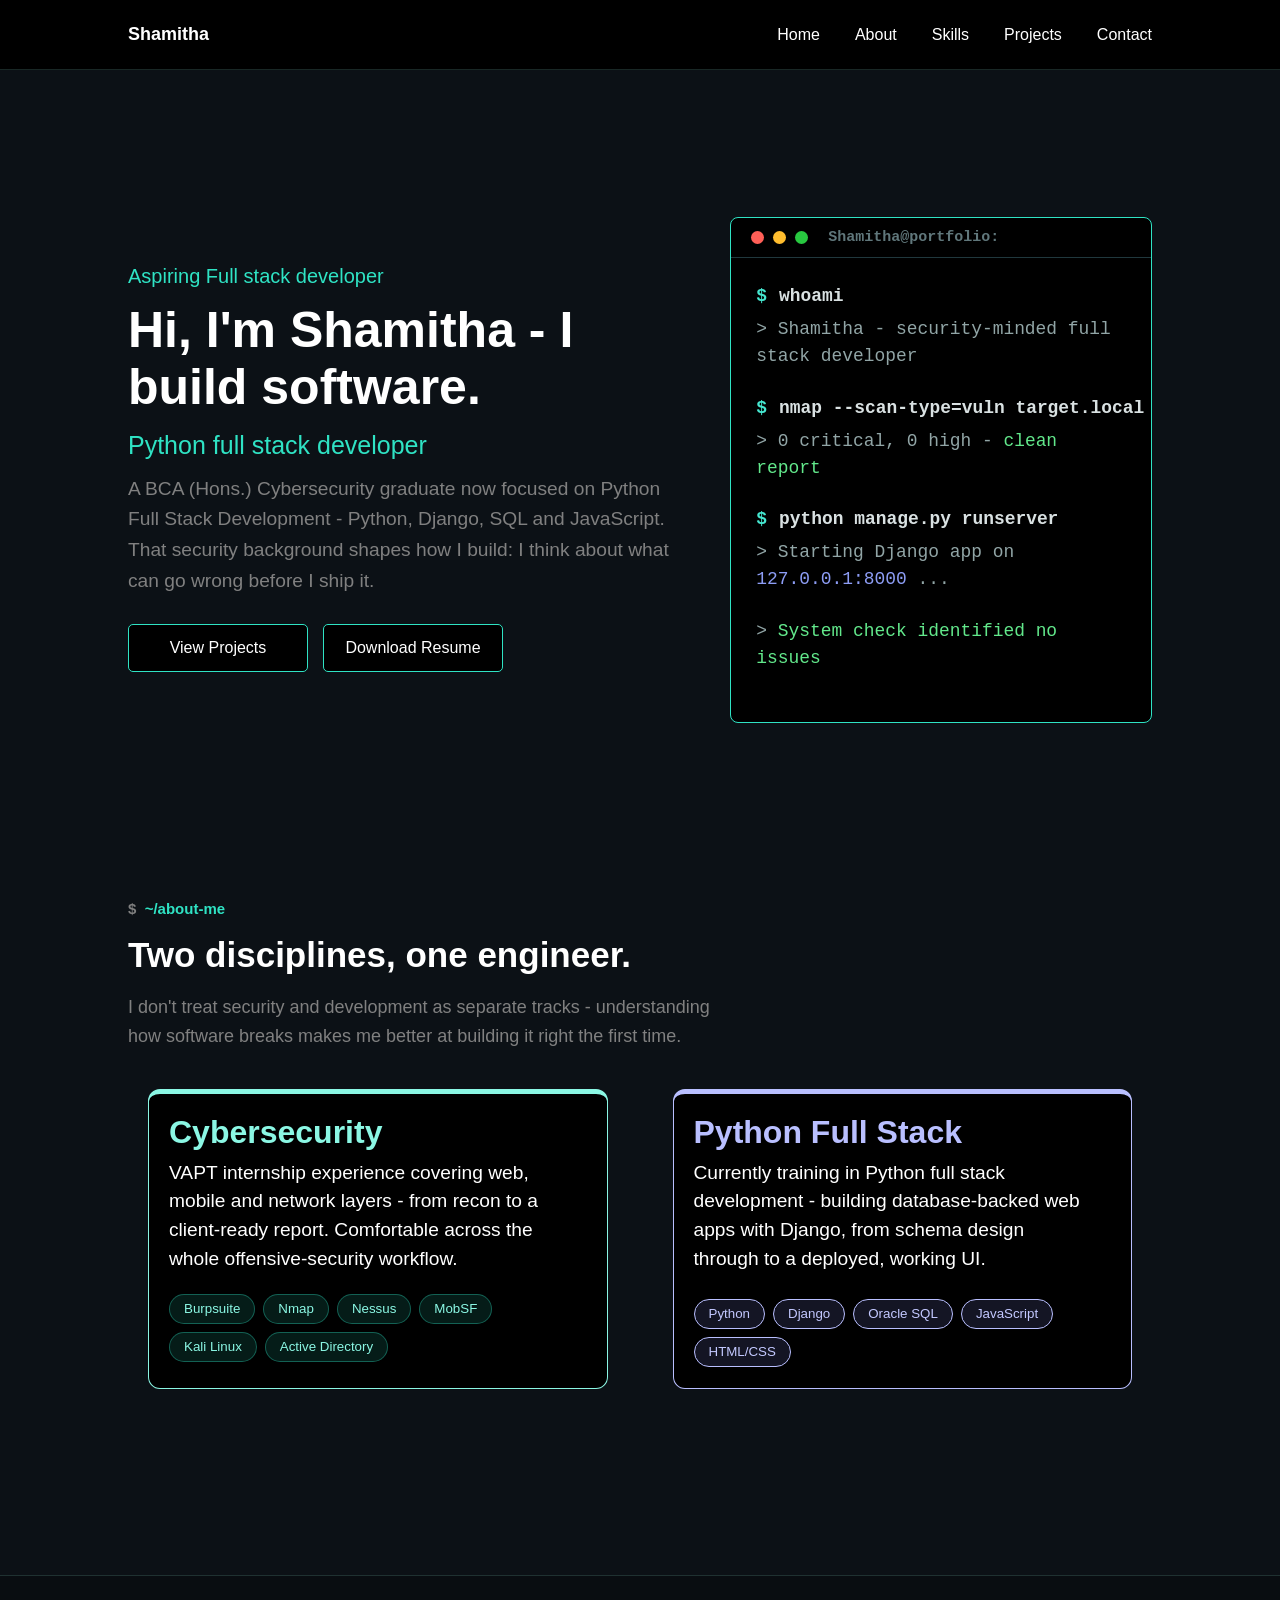
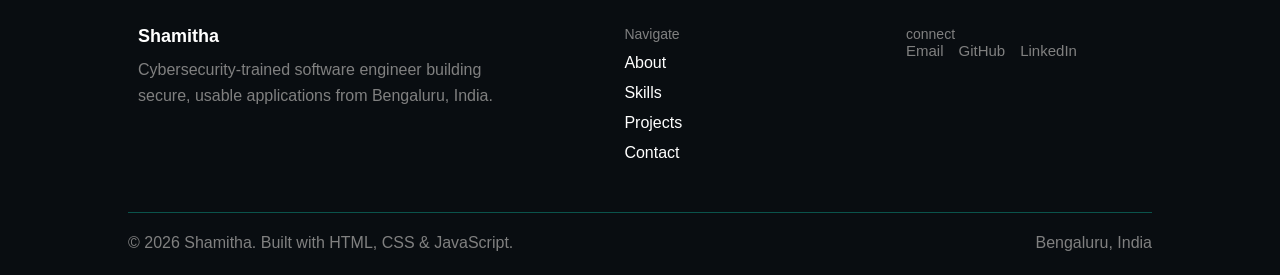
==== index.html @ df071868 "Initial portfolio website" ====
<!DOCTYPE html>
<html lang="en">
<head>
    <meta charset="UTF-8">
    <meta name="viewport" content="width=device-width, initial-scale=1.0">
    <title>Shamitha's Portfolio</title>
    <link rel="stylesheet" href="./style.css">
</head>
<body>
    <header>
        <div class="nav">
            <div class="nav_inner">
                <a href="./index.html" class="logo">
                    Shamitha
                </a>
                <div class="menu" id="menu">
                    <a href="index.html">Home</a>
                    <a href="./about.html">About</a>
                    <a href="./skills.html">Skills</a>
                    <a href="./projects.html">Projects</a>
                    <a href="./contact.html">Contact</a>
                </div>

                <button class="hamburger" id="hamburger" aria-label="Open navigation menu" aria-expanded="false">
                    <span></span>
                    <span></span>
                    <span></span>
                </button>
            </div>
        </div>
    </header>
    <div class="main">
        <div class="main_con1">
            <div class="c1">
                <div class="tagline">Aspiring Full stack developer</div>
                <h1>Hi, I'm Shamitha - I build software.</h1>
                <h4>Python full stack developer</h4>
                <div class="intro">
                    A BCA (Hons.) Cybersecurity graduate now focused on Python Full Stack Development - Python, Django, SQL and JavaScript. That security background shapes how I build: I think about what can go wrong before I ship it.
                </div>
                <div class="btn">
                    <a href="./projects.html">View Projects</a>
                    <a href="./assets/resume.pdf" target="_blank">Download Resume</a>
                </div>
            </div>
            <div class="c2">
                <div class="terminal-header">
                    <div class="dots">
                        <span class="dot red"></span>
                        <span class="dot yellow"></span>
                        <span class="dot green"></span>
                    </div>

                    <span class="terminal-title">Shamitha@portfolio:</span>
                </div>

                <div class="terminal-content">
                    <div class="command">
                        <span class="prompt">$</span>
                        <span>whoami</span>
                    </div>
                    <p class="output">
                        &gt; Shamitha - security-minded full stack developer
                    </p>

                    <div class="command">
                        <span class="prompt">$</span>
                        <span>nmap --scan-type=vuln target.local</span>
                    </div>

                    <p class="output">
                        &gt; 0 critical, 0 high -
                        <span class="green-text">clean report</span>
                    </p>

                    <div class="command">
                        <span class="prompt">$</span>
                        <span>python manage.py runserver</span>
                    </div>

                    <p class="output">
                        &gt; Starting Django app on
                        <span class="blue-text">127.0.0.1:8000</span> ...
                    </p>

                    <p class="output">
                        &gt; <span class="green-text">System check identified no issues</span>
                    </p>

                </div>

            </div>
        </div>
        <div class="main_con2">
            <h5><span style="color: gray;">$</span>&nbsp;&nbsp;~/about-me</h5>
            <h1>Two disciplines, one engineer.</h1>
            <h3>I don't treat security and development 
                as separate tracks - understanding how software breaks makes me better at building it right the first time.</h3>
            <div class="c1">
                <div class="cyber">
                    <h1>Cybersecurity</h1>
                    <h3>VAPT internship experience covering web, mobile and network layers - from recon to a client-ready report. Comfortable across the whole offensive-security workflow.</h3>
                    <div class="skills">
                        <button>Burpsuite</button>
                        <button>Nmap</button>
                        <button>Nessus</button>
                        <button>MobSF</button>
                        <button>Kali Linux</button>
                        <button>Active Directory</button>
                    </div>
                </div>
                <div class="python">
                    <h1>Python Full Stack</h1>
                    <h3>Currently training in Python full stack development - building database-backed web apps with Django, from schema design through to a deployed, working UI.</h3>
                    <div class="skills" id="ps">
                        <button>Python</button>
                        <button>Django</button>
                        <button>Oracle SQL</button>
                        <button>JavaScript</button>
                        <button>HTML/CSS</button>
                    </div>
                </div>
            </div>
        </div>
    </div>
    <footer>
        <div class="footer_box">
            <div class="c1">
                <a href="index.html">Shamitha</a>
                <p style="padding-top: 10px;">
                    Cybersecurity-trained software engineer building secure, usable applications from Bengaluru, India.
                </p>
            </div>
            <div class="c2">
                <p>Navigate</p>
                <a href="about.html">About</a>
                <a href="skills.html">Skills</a>
                <a href="projects.html">Projects</a>
                <a href="contact.html">Contact</a>
            </div>
            <div class="c3">
                <p>connect</p>
                <div class="links">
                    <a href="mailto:shamithamudur@gmail.com">Email</a>
                    <a href="https://github.com/Shamitha-2330">GitHub</a>
                    <a href="https://linkedin.com/in/shamitha30/">LinkedIn</a>
                </div>
            </div>
        </div>
        <div class="footer_bar">
            <div class="b1">© 2026 Shamitha. Built with HTML, CSS & JavaScript.</div>
            <div class="b2">Bengaluru, India</div>
        </div>
    </footer>

<script>
    const hamburger = document.getElementById("hamburger");
    const menu = document.getElementById("menu");

    hamburger.addEventListener("click", function () {
        const isOpen = menu.classList.toggle("active");

        hamburger.classList.toggle("active");

        hamburger.setAttribute("aria-expanded", isOpen);
    });
    menu.querySelectorAll("a").forEach(link => {
        link.addEventListener("click", function () {
            menu.classList.remove("active");
            hamburger.classList.remove("active");
            hamburger.setAttribute("aria-expanded", "false");
        });
    });
</script>
</body>
</html>
---- style.css ----
* {
    margin: 0;
    padding: 0;
    box-sizing: border-box;
}

html {
    scroll-behavior: smooth;
}

body {
    font-family: 'Inter', 'Segoe UI', sans-serif;
    background: #0c1116;
    color: white;
    overflow-x: hidden;
}

img {
    max-width: 100%;
    height: auto;
}

.nav {
    height: 70px;
    width: 100%;
    background: black;
    border-bottom: solid 1px #4b766f57;
    position: fixed;
    top: 0;
    left: 0;
    z-index: 1000;
}

.nav_inner {
    width: 80%;
    max-width: 1400px;
    height: 100%;
    margin: auto;

    display: flex;
    justify-content: space-between;
    align-items: center;
}

.nav_inner .logo {
    font-weight: bold;
    color: white;
    font-size: large;
    text-decoration: none;
}

.nav_inner .logo:hover {
    color: #2fe3c4;
}

.nav_inner .menu {
    width: auto;

    display: flex;
    justify-content: flex-end;
    align-items: center;
    gap: 35px;

    font-weight: lighter;
}

.nav_inner .menu a {
    color: white;
    text-decoration: none;
    white-space: nowrap;
}

.nav_inner .menu a:hover {
    color: #2fe3c4;
}

.nav_inner .menu .active {
    color: #2fe3c4;
    font-weight: bold;
}


.main {
    background: #0c1116;
}
.main_con1 {
    margin: auto;
    min-height: 100vh;
    width: 80%;
    max-width: 1400px;
    display: flex;
    justify-content: space-between;
    align-items: center;
    gap: 50px;
    padding: 100px 0 60px;
}

.main .main_con1 .c1 {
    width: 55%;
    height: auto;
    display: flex;
    flex-direction: column;
    justify-content: center;
    align-items: flex-start;
    gap: 14px;
}

.main .main_con1 .c1 .tagline{
    color: #2fe3c4;
    font-size: clamp(16px, 2vw, 20px);
}

.main .main_con1 .c1 h1 {
    color: white;
    font-size: clamp(36px, 4vw, 50px);
    line-height: 1.15;
    width: 100%;
    max-width: 700px;
}

.main .main_con1 .c1 h4 {
    color: #2fe3c4;
    font-size: clamp(20px, 2.2vw, 25px);
    font-weight: lighter;
}

.main .main_con1 .c1 .intro {
    color: grey;
    width: 100%;
    max-width: 700px;
    font-size: clamp(16px, 1.5vw, 20px);
    line-height: 1.6;
}

.main .main_con1 .c1 .btn {
    width: 100%;
    max-width: 500px;
    min-height: 55px;
    display: flex;
    align-items: center;
    justify-content: flex-start;
    gap: 15px;
    margin-top: 10px;
}

.main .main_con1 .c1 .btn a {
    display: flex;
    align-items: center;
    justify-content: center;
    color: white;
    text-decoration: none;
    border: solid 1px #2fe3c4;
    min-height: 48px;
    width: 180px;
    padding: 10px 15px;
    background: black;
    border-radius: 5px;
    text-align: center;
}

.main .main_con1 .c1 .btn a:hover {
    color: #2fe3c4;
    transform: scale(1.05);
}

.main .main_con1 .c2 {
    width: 42%;
    max-width: 600px;
    min-height: 350px;
    border: solid 1px #2fe3c4;
    border-radius: 8px;
    background: black;
    overflow: hidden;
}

.terminal-header {
    min-height: 40px;
    border-bottom: 1px solid #20383d;
    display: flex;
    align-items: center;
    padding: 0 20px;
}

.dots {
    display: flex;
    gap: 9px;
    margin-right: 20px;
}

.dot {
    width: 13px;
    height: 13px;
    flex-shrink: 0;
    border-radius: 50%;
}

.red {
    background: #ff5f57;
}

.yellow {
    background: #ffbd2e;
}

.green {
    background: #28c840;
}

.terminal-title {
    color: #60777b;
    font-family: "Courier New", monospace;
    font-size: 15px;
    font-weight: bold;

    overflow: hidden;
    text-overflow: ellipsis;
    white-space: nowrap;
}

.terminal-content {
    padding: 25px;

    font-family: "Courier New", monospace;
    font-size: clamp(13px, 1.4vw, 18px);

    line-height: 1.5;

    overflow-x: auto;
}

.command {
    display: flex;
    gap: 12px;

    color: #d9e1e2;
    font-weight: bold;

    margin-bottom: 6px;

    white-space: nowrap;
}

.prompt {
    color: #45e6cf;
    flex-shrink: 0;
}

.output {
    color: #91a5a6;
    margin: 0 0 25px 0;
    line-height: 1.5;
}

.green-text {
    color: #62e88b;
}

.blue-text {
    color: #8d9df5;
}

.main .main_con2 {
    margin: auto;
    min-height: 75vh;
    height: auto;
    width: 80%;
    max-width: 1400px;
    color: white;
    display: flex;
    flex-direction: column;
    gap: 18px;
    padding-bottom: 80px;
}

.main .main_con2 h5 {
    color: #2fe3c4;
    font-size: 15px;
}

.main .main_con2 > h1 {
    color: white;
    font-size: clamp(28px, 3vw, 35px);
}

.main .main_con2 > h3 {
    color: gray;
    font-size: clamp(16px, 1.5vw, 18px);

    width: 60%;
    max-width: 850px;

    font-weight: lighter;
    line-height: 1.6;
}


.main .main_con2 .c1 {
    width: 100%;
    min-height: 340px;
    height: auto;
    display: flex;
    justify-content: space-between;
    align-items: stretch;
    gap: 25px;
    color: white;
}

.main .main_con2 .c1 .cyber,
.main .main_con2 .c1 .python {
    margin: 20px;
    width: 50%;
    min-height: 300px;
    height: auto;
    border-radius: 12px;
    background-color: black;
    padding: 20px;
}

.main .main_con2 .c1 .cyber {
    border: solid 1px #8bf7e4;
    border-top: solid 5px #8bf7e4;
}

.main .main_con2 .c1 .cyber h1 {
    color: #8bf7e4;
}

.main .main_con2 .c1 .python {
    border: solid 1px #b9bfff;
    border-top: solid 5px #b9bfff;
}

.main .main_con2 .c1 .python h1 {
    color: #b9bfff;
}

.main .main_con2 .c1 h3 {
    margin-top: 8px;
    width: 95%;
    font-size: clamp(16px, 1.5vw, 20px);
    line-height: 1.5;
    font-weight: lighter;
}

.main .main_con2 .c1 .cyber h3 {
    margin-bottom: 20px;
}


.main .main_con2 .c1 .skills {
    width: 100%;
    height: auto;
    display: flex;
    flex-wrap: wrap;
    gap: 8px;
    margin-top: 15px;
}

.main .main_con2 .c1 .cyber button,
.main .main_con2 .c1 .python button {
    min-height: 30px;
    width: auto;
    padding: 5px 14px;
    border-radius: 999px;
    margin: 0;
    white-space: nowrap;
}

.main .main_con2 .c1 .cyber button {
    border: solid 1px rgba(47, 227, 196, 0.35);
    color: #8bf7e4;
    background: rgba(47, 227, 196, 0.12);
}

.main .main_con2 .c1 .python button {
    border: solid 1px #b9bfff;
    color: #c3c8ff;
    background: rgba(139, 147, 255, 0.14);
}

.main .main_con2 .c1 .python #ps {
    margin-top: 25px;
}

.main .main_con2 .c1 h4 {
    color: white;
}

footer {
    min-height: 300px;
    height: auto;
    background: #090d11;
    border-top: solid 1px #4b766f57;
}

footer .footer_box {
    margin: auto;
    width: 80%;
    max-width: 1400px;
    min-height: 230px;
    height: auto;
    padding: 40px 0;
    display: flex;
    justify-content: space-between;
    align-items: flex-start;
    gap: 40px;
}

footer .footer_box .c1 {
    width: 40%;
    height: auto;
    padding: 10px;
    color: grey;
}

footer .footer_box .c1 a {
    text-decoration: none;
    color: white;
    font-size: large;
    font-weight: bold;
}

footer .footer_box .c1 p {
    line-height: 1.6;
}


footer .footer_box .c2 {
    width: 20%;
    height: auto;
    padding: 10px;
    display: flex;
    flex-direction: column;
    gap: 12px;
}

footer .footer_box .c2 p {
    color: gray;
    font-size: 14px;
}

footer .footer_box .c2 a {
    text-decoration: none;
    color: white;
}

footer .footer_box .c2 a:hover {
    color: #2fe3c4;
}


footer .footer_box .c3 {
    width: 25%;
    height: auto;
    padding: 10px;
}

footer .footer_box .c3 p {
    color: gray;
    font-size: 14px;
}

footer .footer_box .c3 .links {
    height: auto;
    display: flex;
    gap: 15px;
    align-items: center;
    flex-wrap: wrap;
}

footer .footer_box .c3 .links a {
    color: gray;
    text-decoration: none;
    font-size: 15px;
}

footer .footer_box .c3 .links a:hover {
    color: #2fe3c4;
}

footer .footer_bar {
    margin: auto;
    width: 80%;
    max-width: 1400px;
    min-height: 60px;
    height: auto;
    padding: 15px 0;
    border-top: solid 1px #0cccaf5e;
    color: gray;
    display: flex;
    justify-content: space-between;
    align-items: center;
    gap: 20px;
}

footer .footer_bar .b1 {
    height: auto;
    width: auto;
}

footer .footer_bar .b2 {
    height: auto;
    width: auto;
}


@media (max-width: 1024px) {

    .nav_inner {
        width: 90%;
    }

    .main_con1 {
        width: 90%;
        gap: 30px;
    }

    .main .main_con1 .c1 {
        width: 52%;
    }

    .main .main_con1 .c2 {
        width: 45%;
    }

    .main .main_con2 {
        width: 90%;
    }

    .main .main_con2 > h3 {
        width: 80%;
    }

    .main .main_con2 .c1 {
        gap: 20px;
    }

    footer .footer_box,
    footer .footer_bar {
        width: 90%;
    }
}

.hamburger {
    display: none;
    width: 42px;
    height: 42px;
    padding: 8px;
    background: transparent;
    border: 1px solid #293735;
    border-radius: 6px;
    cursor: pointer;
    flex-direction: column;
    justify-content: center;
    align-items: center;
    gap: 5px;
}

.hamburger span {
    display: block;
    width: 22px;
    height: 2px;
    background: #2fe3c4;
    border-radius: 2px;
    transition:
        transform 0.25s ease,
        opacity 0.25s ease;
}


@media (max-width: 768px) {

    .nav {
        height: 65px;
    }

    .nav_inner {
        width: 90%;
    }

    .hamburger {
        display: flex;
        position: relative;
        z-index: 1002;
    }

    .nav_inner .menu {
        position: fixed;
        top: 65px;
        right: -100%;
        width: 280px;
        max-width: 80vw;
        height: calc(100vh - 65px);
        padding: 30px 25px;
        background: #090d11;
        border-left: 1px solid #293735;
        display: flex;
        flex-direction: column;
        justify-content: flex-start;
        align-items: stretch;
        gap: 0;
        transition: right 0.3s ease;
        z-index: 1001;
        box-shadow: -10px 0 30px rgba(0, 0, 0, 0.35);
    }

    .nav_inner .menu.active {
        right: 0;
    }

    .nav_inner .menu a {
        display: block;
        width: 100%;
        padding: 16px 10px;
        color: white;
        font-size: 16px;
        text-decoration: none;
        border-bottom: 1px solid #293735;
    }

    .nav_inner .menu a:hover,
    .nav_inner .menu a.active {
        color: #2fe3c4;
    }

    .hamburger.active span:nth-child(1) {
        transform: translateY(7px) rotate(45deg);
    }

    .hamburger.active span:nth-child(2) {
        opacity: 0;
    }

    .hamburger.active span:nth-child(3) {
        transform: translateY(-7px) rotate(-45deg);
    }
}

@media (max-width: 480px) {

    .nav_inner {
        width: 92%;
    }

    .nav_inner .menu {
        width: 260px;
        max-width: 82vw;
    }
}
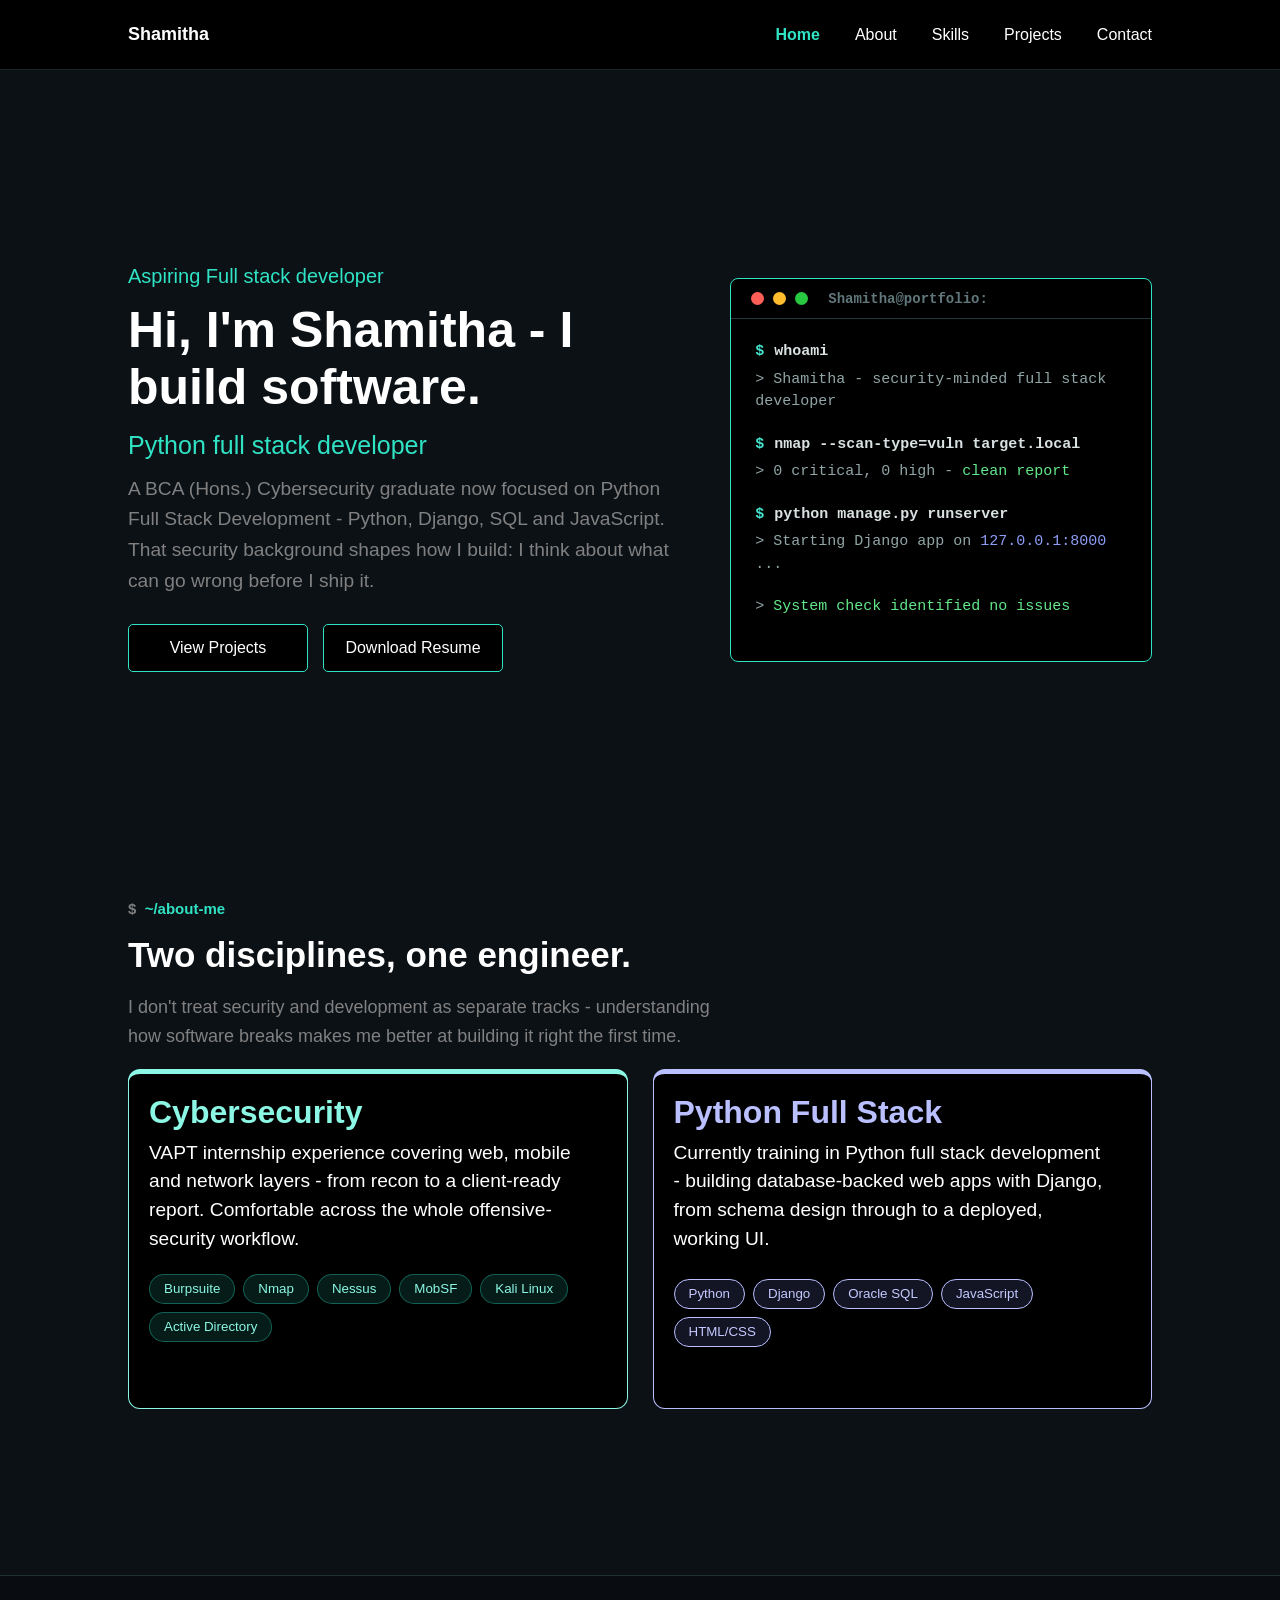
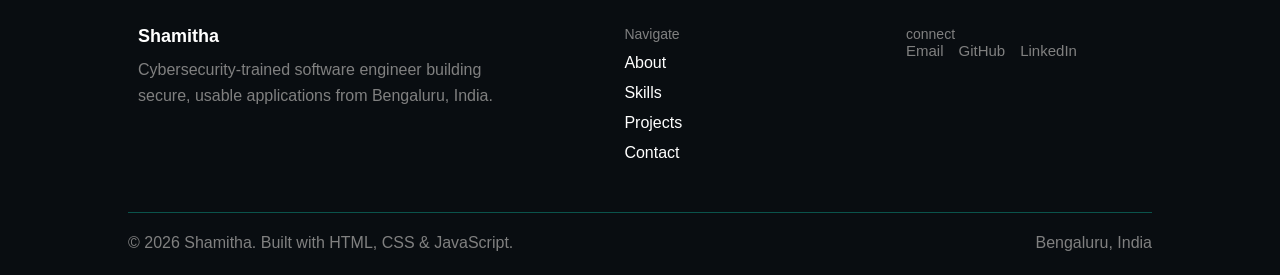
==== commit 6ba8387b: "Updated portfolio" ====
--- a/index.html
+++ b/index.html
@@ -14,7 +14,7 @@
                     Shamitha
                 </a>
                 <div class="menu" id="menu">
-                    <a href="index.html">Home</a>
+                    <a href="index.html" class="active">Home</a>
                     <a href="./about.html">About</a>
                     <a href="./skills.html">Skills</a>
                     <a href="./projects.html">Projects</a>
--- a/style.css
+++ b/style.css
@@ -36,7 +36,6 @@
     max-width: 1400px;
     height: 100%;
     margin: auto;
-
     display: flex;
     justify-content: space-between;
     align-items: center;
@@ -55,12 +54,10 @@
 
 .nav_inner .menu {
     width: auto;
-
     display: flex;
     justify-content: flex-end;
     align-items: center;
     gap: 35px;
-
     font-weight: lighter;
 }
 
@@ -79,10 +76,10 @@
     font-weight: bold;
 }
 
-
 .main {
     background: #0c1116;
 }
+
 .main_con1 {
     margin: auto;
     min-height: 100vh;
@@ -105,7 +102,7 @@
     gap: 14px;
 }
 
-.main .main_con1 .c1 .tagline{
+.main .main_con1 .c1 .tagline {
     color: #2fe3c4;
     font-size: clamp(16px, 2vw, 20px);
 }
@@ -209,35 +206,29 @@
 .terminal-title {
     color: #60777b;
     font-family: "Courier New", monospace;
-    font-size: 15px;
+    font-size: 14px;
     font-weight: bold;
-
     overflow: hidden;
     text-overflow: ellipsis;
     white-space: nowrap;
 }
 
 .terminal-content {
-    padding: 25px;
-
+    padding: 22px 24px;
     font-family: "Courier New", monospace;
-    font-size: clamp(13px, 1.4vw, 18px);
-
+    font-size: 15px;
     line-height: 1.5;
-
-    overflow-x: auto;
+    overflow-x: hidden;
 }
 
 .command {
     display: flex;
-    gap: 12px;
-
+    gap: 10px;
     color: #d9e1e2;
     font-weight: bold;
-
-    margin-bottom: 6px;
-
-    white-space: nowrap;
+    margin-bottom: 5px;
+    white-space: normal;
+    overflow-wrap: anywhere;
 }
 
 .prompt {
@@ -247,8 +238,9 @@
 
 .output {
     color: #91a5a6;
-    margin: 0 0 25px 0;
+    margin: 0 0 20px 0;
     line-height: 1.5;
+    overflow-wrap: anywhere;
 }
 
 .green-text {
@@ -285,14 +277,11 @@
 .main .main_con2 > h3 {
     color: gray;
     font-size: clamp(16px, 1.5vw, 18px);
-
     width: 60%;
     max-width: 850px;
-
     font-weight: lighter;
     line-height: 1.6;
 }
-
 
 .main .main_con2 .c1 {
     width: 100%;
@@ -307,7 +296,6 @@
 
 .main .main_con2 .c1 .cyber,
 .main .main_con2 .c1 .python {
-    margin: 20px;
     width: 50%;
     min-height: 300px;
     height: auto;
@@ -345,7 +333,6 @@
 .main .main_con2 .c1 .cyber h3 {
     margin-bottom: 20px;
 }
-
 
 .main .main_con2 .c1 .skills {
     width: 100%;
@@ -569,7 +556,6 @@
 
 
 @media (max-width: 768px) {
-
     .nav {
         height: 65px;
     }
@@ -607,7 +593,6 @@
     .nav_inner .menu.active {
         right: 0;
     }
-
     .nav_inner .menu a {
         display: block;
         width: 100%;
@@ -617,16 +602,13 @@
         text-decoration: none;
         border-bottom: 1px solid #293735;
     }
-
     .nav_inner .menu a:hover,
     .nav_inner .menu a.active {
         color: #2fe3c4;
     }
-
     .hamburger.active span:nth-child(1) {
         transform: translateY(7px) rotate(45deg);
     }
-
     .hamburger.active span:nth-child(2) {
         opacity: 0;
     }
@@ -634,7 +616,116 @@
     .hamburger.active span:nth-child(3) {
         transform: translateY(-7px) rotate(-45deg);
     }
-}
+
+    .main_con1 {
+        width: 90%;
+        min-height: auto;
+        flex-direction: column;
+        align-items: stretch;
+        padding: 100px 0 50px;
+        gap: 40px;
+    }
+
+    .main .main_con1 .c1 {
+        width: 100%;
+    }
+
+    .main .main_con1 .c1 h1 {
+        font-size: clamp(34px, 9vw, 45px);
+    }
+
+    .main .main_con1 .c1 .intro {
+        font-size: 16px;
+    }
+
+    .main .main_con1 .c1 .btn {
+        width: 100%;
+        max-width: none;
+        justify-content: flex-start;
+        flex-wrap: wrap;
+    }
+
+    .main .main_con1 .c1 .btn a {
+        width: auto;
+        min-width: 160px;
+    }
+
+    .main .main_con1 .c2 {
+        width: 100%;
+        max-width: none;
+        min-height: 320px;
+    }
+
+    .terminal-content {
+        padding: 18px;
+        font-size: 13px;
+    }
+
+    .main .main_con2 {
+        width: 90%;
+        min-height: auto;
+        padding-bottom: 60px;
+    }
+
+    .main .main_con2 > h1 {
+        font-size: 30px;
+    }
+
+    .main .main_con2 > h3 {
+        width: 100%;
+        font-size: 16px;
+    }
+
+    .main .main_con2 .c1 {
+        flex-direction: column;
+        height: auto;
+        gap: 20px;
+    }
+
+    .main .main_con2 .c1 .cyber,
+    .main .main_con2 .c1 .python {
+        width: 100%;
+        min-height: 280px;
+    }
+
+    .main .main_con2 .c1 h3 {
+        width: 100%;
+        font-size: 16px;
+    }
+
+    .main .status {
+        width: 90%;
+    }
+
+    .main .status p {
+        font-size: 14px;
+    }
+
+    footer .footer_box {
+        width: 90%;
+
+        flex-direction: column;
+
+        gap: 30px;
+
+        padding: 40px 0;
+    }
+
+    footer .footer_box .c1,
+    footer .footer_box .c2,
+    footer .footer_box .c3 {
+        width: 100%;
+    }
+
+    footer .footer_bar {
+        width: 90%;
+        flex-direction: column;
+        align-items: flex-start;
+        gap: 10px;
+    }
+}
+
+
 
 @media (max-width: 480px) {
 
@@ -646,5 +737,67 @@
         width: 260px;
         max-width: 82vw;
     }
-}
-
+    .main_con1 {
+        padding-top: 90px;
+    }
+    .main .main_con1 .c1 h1 {
+        font-size: 34px;
+    }
+    .main .main_con1 .c1 h4 {
+        font-size: 20px;
+    }
+    .main .main_con1 .c1 .btn {
+        flex-direction: column;
+        align-items: stretch;
+    }
+    .main .main_con1 .c1 .btn a {
+        width: 100%;
+    }
+    .main .main_con1 .c2 {
+        min-height: 280px;
+    }
+    .terminal-header {
+        padding: 0 12px;
+    }
+    .dots {
+        margin-right: 10px;
+        gap: 6px;
+    }
+    .dot {
+        width: 10px;
+        height: 10px;
+    }
+
+    .terminal-title {
+        font-size: 12px;
+    }
+
+    .terminal-content {
+        padding: 15px;
+        font-size: 11px;
+    }
+
+
+    .main .main_con2 > h1 {
+        font-size: 27px;
+    }
+
+    .main .main_con2 .c1 .cyber,
+    .main .main_con2 .c1 .python {
+        padding: 15px;
+    }
+
+    .main .main_con2 .c1 .cyber button,
+    .main .main_con2 .c1 .python button {
+        font-size: 12px;
+        padding: 4px 10px;
+    }
+
+
+    footer .footer_bar {
+        font-size: 13px;
+    }
+}
+
+
+
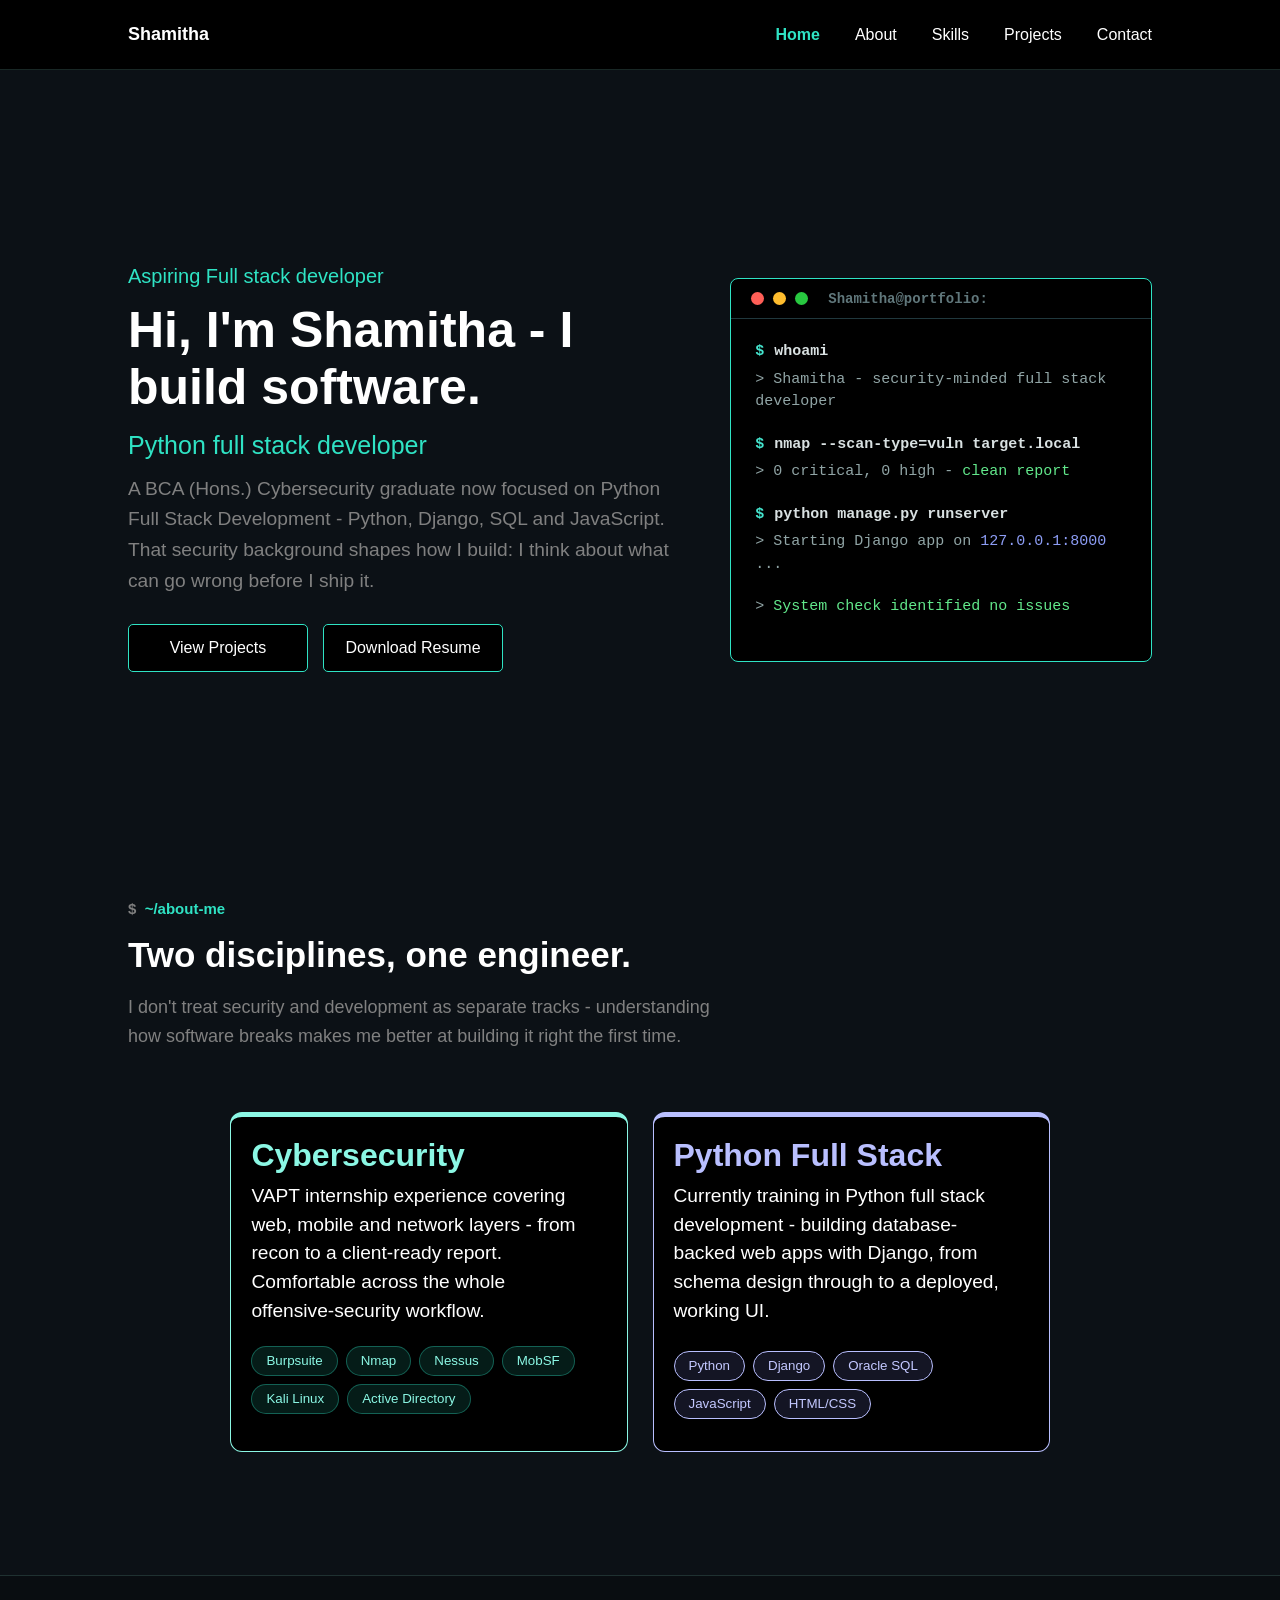
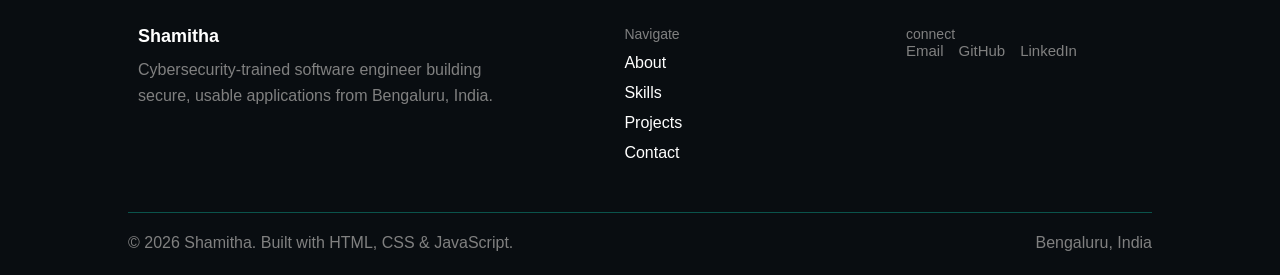
==== commit 9d792036: "Update index.html" ====
--- a/index.html
+++ b/index.html
@@ -40,7 +40,7 @@
                 </div>
                 <div class="btn">
                     <a href="./projects.html">View Projects</a>
-                    <a href="./assets/resume.pdf" target="_blank">Download Resume</a>
+                    <a download href="./assets/resume.pdf">Download Resume</a>
                 </div>
             </div>
             <div class="c2">
@@ -173,4 +173,4 @@
     });
 </script>
 </body>
-</html>+</html>
--- a/style.css
+++ b/style.css
@@ -284,7 +284,8 @@
 }
 
 .main .main_con2 .c1 {
-    width: 100%;
+    margin: auto;
+    width: 80%;
     min-height: 340px;
     height: auto;
     display: flex;
@@ -292,6 +293,7 @@
     align-items: stretch;
     gap: 25px;
     color: white;
+    margin: auto;
 }
 
 .main .main_con2 .c1 .cyber,
